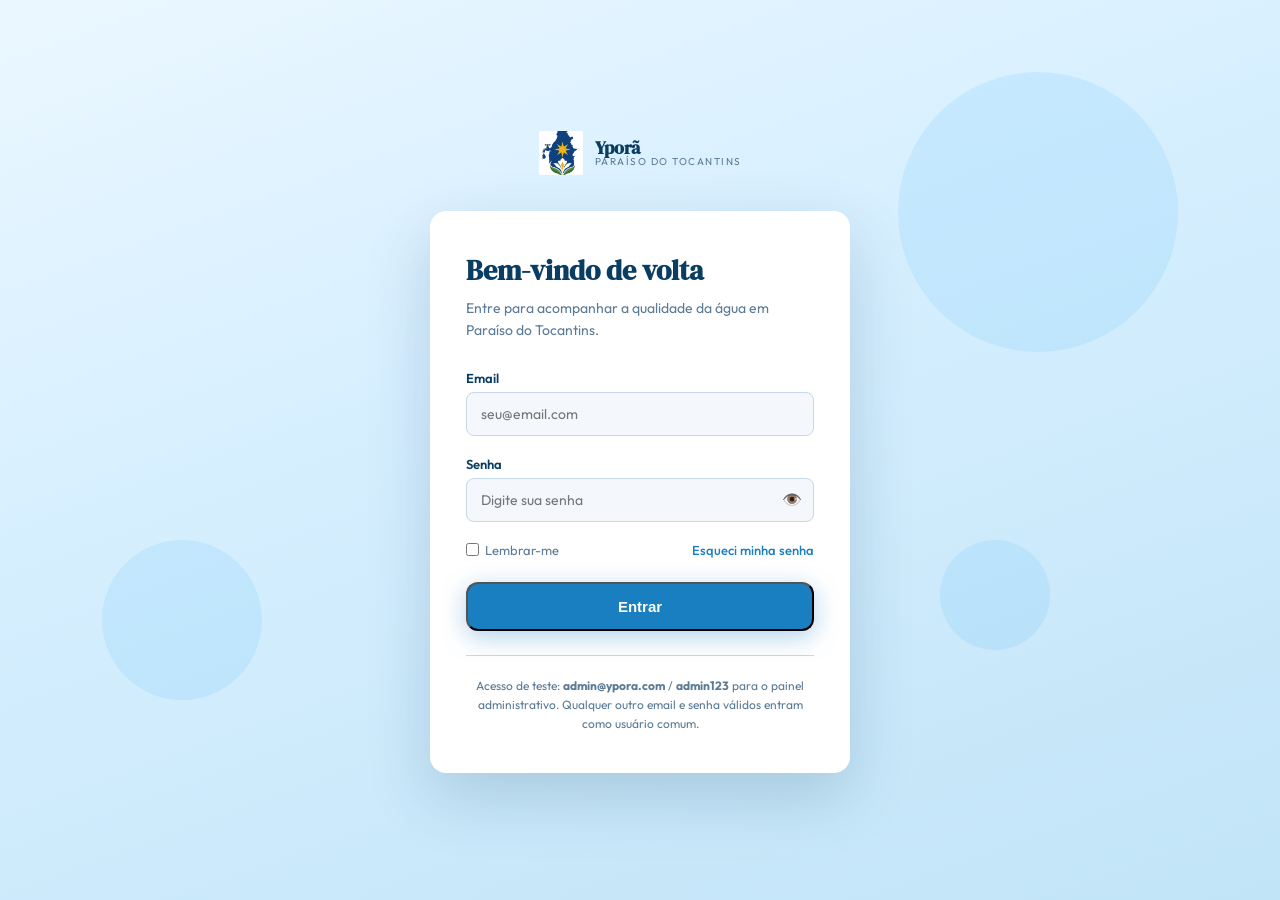
==== login.html @ c4e044d3 "login" ====
<!DOCTYPE html>
<html lang="pt-BR">
<head>
<meta charset="UTF-8">
<meta name="viewport" content="width=device-width, initial-scale=1.0">
<title>Entrar · Yporã</title>
<link rel="preconnect" href="https://fonts.googleapis.com">
<link href="https://fonts.googleapis.com/css2?family=Outfit:wght@300;400;500;600;700;800&family=DM+Serif+Display:ital@0;1&display=swap" rel="stylesheet">
<link rel="stylesheet" href="style.css">
</head>
<body class="login-page-body">

  <div class="bubble"></div>
  <div class="bubble"></div>
  <div class="bubble"></div>

  <a href="index.html" class="logo-area login-logo">
    <div class="logo-icon"><img src="[data-uri]" alt="Yporã Logo"></div>
    <div class="logo-text">
      <strong>Yporã</strong>
      <span>Paraíso do Tocantins</span>
    </div>
  </a>

  <main class="login-card">
    <h1>Bem-vindo de volta</h1>
    <p class="login-sub">Entre para acompanhar a qualidade da água em Paraíso do Tocantins.</p>

    <div class="login-error" id="loginError"></div>

    <form id="loginForm" novalidate>
      <div class="form-group">
        <label for="email">Email</label>
        <input type="email" id="email" name="email" placeholder="seu@email.com" autocomplete="email" required>
        <span class="account-badge" id="accountBadge"></span>
      </div>

      <div class="form-group">
        <label for="password">Senha</label>
        <div class="password-wrap">
          <input type="password" id="password" name="password" placeholder="Digite sua senha" autocomplete="current-password" required>
          <button type="button" class="toggle-password" id="togglePassword" aria-label="Mostrar senha">👁️</button>
        </div>
      </div>

      <div class="login-row">
        <label class="checkbox-label"><input type="checkbox" id="remember"> Lembrar-me</label>
        <a href="#" class="forgot-link" id="forgotLink">Esqueci minha senha</a>
      </div>

      <button type="submit" class="btn-primary btn-block">Entrar</button>
    </form>

    <p class="login-hint">Acesso de teste: <strong>admin@ypora.com</strong> / <strong>admin123</strong> para o painel administrativo. Qualquer outro email e senha válidos entram como usuário comum.</p>
  </main>

<script src="login.js"></script>
</body>
</html>
---- style.css ----
:root {
    --blue-deep:   #0A3D62;
    --blue-main:   #1A7FC1;
    --blue-light:  #5BB8F5;
    --blue-pale:   #D6EFFF;
    --blue-glass:  rgba(91,184,245,0.12);
    --teal:        #17A589;
    --white:       #FFFFFF;
    --gray-100:    #F4F8FC;
    --gray-300:    #C5D8E8;
    --gray-600:    #5A7A95;
    --gray-900:    #0E1E2C;
    --font-display: 'DM Serif Display', serif;
    --font-body:    'Outfit', sans-serif;
    --radius:       16px;
    --radius-sm:    8px;
    --shadow:       0 8px 32px rgba(10,61,98,0.12);
    --shadow-lg:    0 24px 64px rgba(10,61,98,0.18);
  }

  *, *::before, *::after { box-sizing: border-box; margin: 0; padding: 0; }
  html { scroll-behavior: smooth; }
  body {
    font-family: var(--font-body);
    color: var(--gray-900);
    background: var(--white);
    overflow-x: hidden;
  }

  /* ── HEADER ── */
  header {
    position: fixed; top: 0; left: 0; right: 0; z-index: 100;
    padding: 0 5%;
    height: 72px;
    display: flex; align-items: center; justify-content: space-between;
    background: rgba(255,255,255,0.88);
    backdrop-filter: blur(16px);
    border-bottom: 1px solid rgba(91,184,245,0.18);
    transition: box-shadow .3s;
  }
  header.scrolled { box-shadow: var(--shadow); }

  .logo-area { display: flex; align-items: center; gap: 12px; text-decoration: none; }
  .logo-icon {
    width: 44px; height: 52px; border-radius: 6px;
    overflow: hidden;
    display: flex; align-items: center; justify-content: center;
    background: transparent;
  }
  .logo-icon img {
    width: 100%; height: 100%; object-fit: contain;
  }
  .logo-text { display: flex; flex-direction: column; line-height: 1; }
  .logo-text strong {
    font-family: var(--font-display);
    font-size: 18px; color: var(--blue-deep); letter-spacing: -0.3px;
  }
  .logo-text span { font-size: 10px; color: var(--gray-600); letter-spacing: 1.5px; text-transform: uppercase; }

  nav { display: flex; align-items: center; gap: 4px; }
  nav a {
    padding: 8px 16px; border-radius: 8px;
    font-size: 14px; font-weight: 500; color: var(--gray-600);
    text-decoration: none; transition: all .2s;
  }
  nav a:hover { color: var(--blue-main); background: var(--blue-glass); }
  nav a.active { color: var(--blue-main); }

  .btn-nav {
    padding: 9px 20px; border-radius: 8px;
    background: var(--blue-main); color: white;
    font-size: 14px; font-weight: 600; text-decoration: none;
    transition: all .2s; margin-left: 8px;
  }
  .btn-nav:hover { background: var(--blue-deep); transform: translateY(-1px); }

  /* ── HERO ── */
  .hero {
    min-height: 100vh;
    padding-top: 72px;
    position: relative;
    display: flex; align-items: center;
    overflow: hidden;
    background: linear-gradient(160deg, #EBF7FF 0%, #D6EFFF 40%, #C1E4F7 100%);
  }
  .hero-bg {
    position: absolute; inset: 0;
    background:
      radial-gradient(ellipse 80% 60% at 70% 50%, rgba(91,184,245,0.22) 0%, transparent 70%),
      radial-gradient(ellipse 40% 40% at 20% 80%, rgba(23,165,137,0.12) 0%, transparent 60%);
  }
  .wave-top {
    position: absolute; bottom: -2px; left: 0; right: 0;
  }
  .wave-top svg { display: block; width: 100%; }

  /* floating circles */
  .bubble {
    position: absolute; border-radius: 50%;
    background: rgba(91,184,245,0.15);
    animation: float 6s ease-in-out infinite;
  }
  .bubble:nth-child(1) { width: 300px; height: 300px; top: 10%; right: 5%; animation-delay: 0s; }
  .bubble:nth-child(2) { width: 180px; height: 180px; top: 60%; right: 20%; animation-delay: 2s; }
  .bubble:nth-child(3) { width: 120px; height: 120px; top: 25%; right: 30%; animation-delay: 4s; }
  @keyframes float {
    0%, 100% { transform: translateY(0); }
    50% { transform: translateY(-20px); }
  }

  .hero-inner {
    position: relative; z-index: 2;
    max-width: 1200px; margin: 0 auto; padding: 80px 5%;
    display: grid; grid-template-columns: 1fr 1fr; gap: 80px; align-items: center;
  }
  .hero-tag {
    display: inline-flex; align-items: center; gap: 8px;
    padding: 6px 14px; border-radius: 100px;
    background: rgba(26,127,193,0.1); border: 1px solid rgba(26,127,193,0.2);
    font-size: 12px; font-weight: 600; color: var(--blue-main);
    text-transform: uppercase; letter-spacing: 1.5px;
    margin-bottom: 24px;
  }
  .hero-tag::before {
    content: ''; width: 6px; height: 6px; border-radius: 50%;
    background: var(--teal); animation: pulse 2s infinite;
  }
  @keyframes pulse {
    0%, 100% { opacity: 1; transform: scale(1); }
    50% { opacity: 0.5; transform: scale(1.4); }
  }
  .hero h1 {
    font-family: var(--font-display);
    font-size: clamp(38px, 5vw, 60px);
    line-height: 1.1; color: var(--blue-deep);
    margin-bottom: 24px;
  }
  .hero h1 em { font-style: italic; color: var(--blue-main); }
  .hero p {
    font-size: 17px; line-height: 1.7; color: var(--gray-600);
    margin-bottom: 40px; max-width: 480px;
  }
  .hero-actions { display: flex; gap: 16px; flex-wrap: wrap; align-items: center; }
  .btn-primary {
    padding: 14px 28px; border-radius: 12px;
    background: var(--blue-main); color: white;
    font-size: 15px; font-weight: 600; text-decoration: none;
    display: inline-flex; align-items: center; gap: 8px;
    transition: all .25s; box-shadow: 0 6px 24px rgba(26,127,193,0.35);
  }
  .btn-primary:hover { background: var(--blue-deep); transform: translateY(-2px); box-shadow: 0 12px 32px rgba(26,127,193,0.4); }
  .btn-secondary {
    padding: 14px 28px; border-radius: 12px;
    background: white; color: var(--blue-main);
    font-size: 15px; font-weight: 600; text-decoration: none;
    border: 1.5px solid var(--blue-light);
    display: inline-flex; align-items: center; gap: 8px;
    transition: all .25s;
  }
  .btn-secondary:hover { background: var(--blue-pale); transform: translateY(-2px); }

  /* hero visual */
  .hero-visual {
    display: flex; justify-content: center; align-items: center;
  }
  .water-card {
    background: white; border-radius: 24px;
    box-shadow: var(--shadow-lg);
    padding: 32px; width: 100%; max-width: 380px;
    position: relative;
  }
  .water-card::before {
    content: ''; position: absolute;
    top: -12px; left: -12px; right: -12px; bottom: -12px;
    border-radius: 32px;
    border: 2px solid rgba(91,184,245,0.25);
    pointer-events: none;
  }
  .card-header-row {
    display: flex; align-items: center; justify-content: space-between;
    margin-bottom: 24px;
  }
  .card-header-row h3 { font-size: 14px; font-weight: 600; color: var(--gray-600); text-transform: uppercase; letter-spacing: 1px; }
  .badge-good {
    padding: 4px 12px; border-radius: 100px;
    background: rgba(23,165,137,0.1); color: var(--teal);
    font-size: 12px; font-weight: 700; letter-spacing: 0.5px;
  }
  .quality-circle {
    width: 120px; height: 120px; border-radius: 50%; margin: 0 auto 24px;
    background: conic-gradient(var(--teal) 0% 85%, var(--blue-pale) 85%);
    display: flex; align-items: center; justify-content: center;
    box-shadow: 0 0 0 8px rgba(23,165,137,0.08);
    position: relative;
  }
  .quality-circle::after {
    content: ''; position: absolute;
    inset: 12px; border-radius: 50%; background: white;
  }
  .quality-circle span {
    position: relative; z-index: 1;
    font-size: 26px; font-weight: 800; color: var(--teal);
  }
  .params-grid { display: grid; grid-template-columns: 1fr 1fr; gap: 12px; }
  .param-item {
    background: var(--gray-100); border-radius: 12px;
    padding: 12px 14px;
  }
  .param-item .label { font-size: 11px; color: var(--gray-600); font-weight: 500; margin-bottom: 4px; }
  .param-item .value { font-size: 18px; font-weight: 700; color: var(--blue-deep); }
  .param-item .unit { font-size: 11px; color: var(--gray-600); }
  .last-update { margin-top: 16px; font-size: 11px; color: var(--gray-600); text-align: center; }

  /* ── STATS ── */
  .stats-bar {
    background: var(--blue-deep);
    padding: 40px 5%;
  }
  .stats-inner {
    max-width: 1200px; margin: 0 auto;
    display: grid; grid-template-columns: repeat(4, 1fr); gap: 0;
  }
  .stat-item {
    text-align: center; padding: 16px 24px;
    border-right: 1px solid rgba(255,255,255,0.1);
  }
  .stat-item:last-child { border-right: none; }
  .stat-num {
    font-family: var(--font-display);
    font-size: 48px; color: var(--blue-light);
    line-height: 1;
  }
  .stat-label { font-size: 13px; color: rgba(255,255,255,0.6); margin-top: 6px; font-weight: 500; }

  /* ── SECTIONS COMMON ── */
  section { padding: 100px 5%; }
  .section-inner { max-width: 1200px; margin: 0 auto; }
  .section-tag {
    display: inline-block; margin-bottom: 12px;
    font-size: 11px; font-weight: 700; letter-spacing: 2px;
    text-transform: uppercase; color: var(--blue-main);
  }
  .section-title {
    font-family: var(--font-display);
    font-size: clamp(28px, 4vw, 44px);
    color: var(--blue-deep); line-height: 1.15;
    margin-bottom: 16px;
  }
  .section-sub {
    font-size: 16px; color: var(--gray-600); line-height: 1.7;
    max-width: 560px; margin-bottom: 56px;
  }

  /* ── MAP SECTION ── */
  .map-section { background: var(--gray-100); }
  .map-layout { display: grid; grid-template-columns: 1fr 360px; gap: 40px; align-items: start; }
  .map-container {
    background: white; border-radius: var(--radius);
    box-shadow: var(--shadow); overflow: hidden;
    aspect-ratio: 4/3; position: relative;
    display: flex; align-items: center; justify-content: center;
  }
  .map-placeholder {
    width: 100%; height: 100%;
    background: linear-gradient(135deg, #D6EFFF 0%, #B8DFF5 50%, #9ACFE8 100%);
    position: relative; display: flex; flex-direction: column;
    align-items: center; justify-content: center; gap: 16px;
  }
  .map-grid {
    position: absolute; inset: 0;
    background-image: 
      linear-gradient(rgba(26,127,193,0.08) 1px, transparent 1px),
      linear-gradient(90deg, rgba(26,127,193,0.08) 1px, transparent 1px);
    background-size: 40px 40px;
  }
  .map-city-label {
    position: relative; z-index: 1;
    font-family: var(--font-display); font-size: 22px; color: var(--blue-deep);
    text-align: center;
  }
  .map-city-label small { display: block; font-family: var(--font-body); font-size: 12px; color: var(--gray-600); font-weight: 500; margin-top: 4px; }
  /* PCQ dots */
  .pcq-dot {
    position: absolute; width: 14px; height: 14px; border-radius: 50%;
    background: var(--blue-main); border: 2px solid white;
    box-shadow: 0 2px 8px rgba(26,127,193,0.5);
    cursor: pointer; z-index: 2; transition: transform .2s;
  }
  .pcq-dot:hover { transform: scale(1.5); background: var(--teal); }
  .pcq-dot::after {
    content: ''; position: absolute;
    inset: -4px; border-radius: 50%;
    border: 2px solid rgba(26,127,193,0.3);
    animation: ripple 2s infinite;
  }
  @keyframes ripple {
    0% { transform: scale(1); opacity: 1; }
    100% { transform: scale(2.5); opacity: 0; }
  }

  .map-sidebar { display: flex; flex-direction: column; gap: 16px; }
  .map-sidebar h3 {
    font-size: 15px; font-weight: 700; color: var(--blue-deep);
    margin-bottom: 4px;
  }
  .pcq-list { display: flex; flex-direction: column; gap: 10px; max-height: 420px; overflow-y: auto; }
  .pcq-list::-webkit-scrollbar { width: 4px; }
  .pcq-list::-webkit-scrollbar-thumb { background: var(--blue-light); border-radius: 4px; }
  .pcq-card {
    background: white; border-radius: 12px; padding: 14px 16px;
    border: 1.5px solid var(--gray-300);
    cursor: pointer; transition: all .2s;
    display: flex; align-items: center; justify-content: space-between;
  }
  .pcq-card:hover { border-color: var(--blue-main); box-shadow: 0 4px 16px rgba(26,127,193,0.12); }
  .pcq-card.active { border-color: var(--blue-main); background: var(--blue-glass); }
  .pcq-id { font-size: 14px; font-weight: 700; color: var(--blue-deep); }
  .pcq-status {
    width: 10px; height: 10px; border-radius: 50%;
  }
  .pcq-status.good { background: var(--teal); }
  .pcq-status.warn { background: #F39C12; }
  .pcq-status.ok   { background: var(--blue-light); }
  .pcq-detail { font-size: 12px; color: var(--gray-600); }

  /* PCQ detail panel */
  .pcq-info-panel {
    background: white; border-radius: 12px; padding: 20px;
    border: 1.5px solid var(--blue-light); margin-top: 4px;
  }
  .pcq-info-panel h4 { font-size: 16px; font-weight: 700; color: var(--blue-deep); margin-bottom: 12px; }
  .info-row { display: flex; justify-content: space-between; padding: 8px 0; border-bottom: 1px solid var(--gray-100); font-size: 13px; }
  .info-row:last-child { border-bottom: none; }
  .info-row .k { color: var(--gray-600); }
  .info-row .v { font-weight: 600; color: var(--blue-deep); }
  .quality-badge {
    display: inline-block; padding: 3px 10px; border-radius: 100px;
    font-size: 12px; font-weight: 700;
  }
  .quality-badge.potavel { background: rgba(23,165,137,0.12); color: var(--teal); }

  /* ── ORIGIN SECTION ── */
  .origin-layout { display: grid; grid-template-columns: 1fr 1fr; gap: 80px; align-items: center; }
  .origin-visual {
    position: relative; border-radius: var(--radius);
    overflow: hidden; aspect-ratio: 1;
    background: linear-gradient(145deg, #B8DFF5, #D6EFFF);
    display: flex; align-items: center; justify-content: center;
  }
  .origin-icon { font-size: 120px; opacity: 0.35; }
  .origin-steps { display: flex; flex-direction: column; gap: 24px; }
  .origin-step { display: flex; gap: 20px; align-items: flex-start; }
  .step-num {
    width: 40px; height: 40px; border-radius: 50%; flex-shrink: 0;
    background: var(--blue-main); color: white;
    font-size: 16px; font-weight: 700;
    display: flex; align-items: center; justify-content: center;
  }
  .step-body h4 { font-size: 15px; font-weight: 700; color: var(--blue-deep); margin-bottom: 6px; }
  .step-body p { font-size: 14px; color: var(--gray-600); line-height: 1.6; }

  /* ── TREATMENT SECTION ── */
  .treatment-section { background: var(--blue-deep); color: white; }
  .treatment-section .section-title { color: white; }
  .treatment-section .section-tag { color: var(--blue-light); }
  .treatment-section .section-sub { color: rgba(255,255,255,0.65); }
  .flow-steps {
    display: grid; grid-template-columns: repeat(6, 1fr); gap: 0;
    align-items: start; position: relative;
  }
  .flow-steps::before {
    content: '';
    position: absolute; top: 28px; left: calc(8.33% + 28px); right: calc(8.33% + 28px);
    height: 2px; background: rgba(91,184,245,0.3);
    z-index: 0;
  }
  .flow-step {
    display: flex; flex-direction: column; align-items: center;
    text-align: center; padding: 0 8px; position: relative; z-index: 1;
  }
  .flow-icon {
    width: 56px; height: 56px; border-radius: 50%;
    background: rgba(91,184,245,0.15); border: 2px solid rgba(91,184,245,0.3);
    display: flex; align-items: center; justify-content: center; font-size: 22px;
    margin-bottom: 12px; transition: all .3s;
  }
  .flow-step:hover .flow-icon { background: var(--blue-main); border-color: var(--blue-main); transform: scale(1.1); }
  .flow-step h4 { font-size: 12px; font-weight: 700; color: white; margin-bottom: 4px; }
  .flow-step p { font-size: 11px; color: rgba(255,255,255,0.5); line-height: 1.5; }

  /* ── PARAMETERS TABLE ── */
  .table-wrapper {
    overflow-x: auto; border-radius: var(--radius);
    box-shadow: var(--shadow);
  }
  table { width: 100%; border-collapse: collapse; background: white; }
  thead tr { background: var(--blue-deep); }
  thead th {
    padding: 16px 20px; text-align: left;
    font-size: 12px; font-weight: 700; color: rgba(255,255,255,0.8);
    text-transform: uppercase; letter-spacing: 1px;
  }
  tbody tr { border-bottom: 1px solid var(--gray-100); transition: background .15s; }
  tbody tr:hover { background: var(--blue-pale); }
  tbody td { padding: 14px 20px; font-size: 14px; color: var(--gray-900); }
  tbody td:first-child { font-weight: 600; color: var(--blue-deep); }
  .status-ok { color: var(--teal); font-weight: 700; }
  .status-data { color: var(--gray-600); font-style: italic; }

  /* ── TIPS SECTION ── */
  .tips-section { background: var(--gray-100); }
  .tips-grid { display: grid; grid-template-columns: repeat(3, 1fr); gap: 24px; }
  .tip-card {
    background: white; border-radius: var(--radius);
    padding: 32px 28px; box-shadow: var(--shadow);
    transition: transform .25s; border-top: 4px solid transparent;
  }
  .tip-card:hover { transform: translateY(-6px); border-top-color: var(--blue-main); }
  .tip-icon { font-size: 36px; margin-bottom: 16px; }
  .tip-card h3 { font-size: 17px; font-weight: 700; color: var(--blue-deep); margin-bottom: 10px; }
  .tip-card p { font-size: 14px; color: var(--gray-600); line-height: 1.7; }

  /* ── NEWS SECTION ── */
  .news-grid { display: grid; grid-template-columns: repeat(3, 1fr); gap: 28px; }
  .news-card {
    border-radius: var(--radius); overflow: hidden;
    background: white; box-shadow: var(--shadow); transition: transform .25s;
  }
  .news-card:hover { transform: translateY(-4px); box-shadow: var(--shadow-lg); }
  .news-img {
    height: 180px;
    display: flex; align-items: center; justify-content: center;
    font-size: 48px;
  }
  .news-img.blue  { background: linear-gradient(135deg, #D6EFFF, #B8DFF5); }
  .news-img.teal  { background: linear-gradient(135deg, #D0F5EE, #A8E8DA); }
  .news-img.green { background: linear-gradient(135deg, #D5F5E3, #ABEBC6); }
  .news-body { padding: 20px 22px 24px; }
  .news-cat {
    font-size: 11px; font-weight: 700; text-transform: uppercase;
    letter-spacing: 1.5px; color: var(--blue-main); margin-bottom: 8px;
  }
  .news-body h3 { font-size: 16px; font-weight: 700; color: var(--blue-deep); line-height: 1.4; margin-bottom: 10px; }
  .news-body p { font-size: 13px; color: var(--gray-600); line-height: 1.6; }
  .news-date { font-size: 12px; color: var(--gray-600); margin-top: 14px; }

  /* ── ABOUT SECTION ── */
  .about-section { background: var(--blue-main); color: white; }
  .about-section .section-title { color: white; }
  .about-section .section-tag { color: rgba(255,255,255,0.7); }
  .about-section .section-sub { color: rgba(255,255,255,0.75); max-width: 600px; }
  .team-grid { display: grid; grid-template-columns: repeat(4, 1fr); gap: 20px; margin-top: 48px; }
  .team-card {
    background: rgba(255,255,255,0.1); border-radius: var(--radius);
    padding: 24px 20px; text-align: center; border: 1px solid rgba(255,255,255,0.15);
    transition: all .25s;
  }
  .team-card:hover { background: rgba(255,255,255,0.18); transform: translateY(-4px); }
  .avatar {
    width: 64px; height: 64px; border-radius: 50%;
    background: rgba(255,255,255,0.2); margin: 0 auto 14px;
    display: flex; align-items: center; justify-content: center; font-size: 24px;
  }
  .team-card h4 { font-size: 14px; font-weight: 700; color: white; margin-bottom: 4px; }
  .team-card p { font-size: 12px; color: rgba(255,255,255,0.65); }

  /* ── FOOTER ── */
  footer {
    background: var(--gray-900);
    padding: 60px 5% 30px;
  }
  .footer-inner {
    max-width: 1200px; margin: 0 auto;
    display: grid; grid-template-columns: 2fr 1fr 1fr 1fr; gap: 48px;
    padding-bottom: 40px; border-bottom: 1px solid rgba(255,255,255,0.08);
  }
  .footer-brand .logo-text strong { color: white; }
  .footer-brand .logo-text span { color: rgba(255,255,255,0.4); }
  .footer-desc { font-size: 14px; color: rgba(255,255,255,0.5); line-height: 1.7; margin-top: 16px; }
  .footer-col h4 { font-size: 13px; font-weight: 700; color: white; letter-spacing: 1px; text-transform: uppercase; margin-bottom: 16px; }
  .footer-col a, .footer-col p {
    display: block; font-size: 14px; color: rgba(255,255,255,0.5);
    text-decoration: none; line-height: 2;
  }
  .footer-col a:hover { color: var(--blue-light); }
  .footer-bottom {
    max-width: 1200px; margin: 24px auto 0;
    display: flex; align-items: center; justify-content: space-between;
    font-size: 13px; color: rgba(255,255,255,0.3);
  }

  /* ── RESPONSIVE ── */
  @media (max-width: 900px) {
    .hero-inner { grid-template-columns: 1fr; gap: 48px; }
    .hero-visual { display: none; }
    .stats-inner { grid-template-columns: repeat(2, 1fr); }
    .stat-item:nth-child(2) { border-right: none; }
    .map-layout { grid-template-columns: 1fr; }
    .origin-layout { grid-template-columns: 1fr; }
    .origin-visual { display: none; }
    .flow-steps { grid-template-columns: repeat(3, 1fr); gap: 24px; }
    .flow-steps::before { display: none; }
    .tips-grid, .news-grid { grid-template-columns: 1fr 1fr; }
    .team-grid { grid-template-columns: repeat(2, 1fr); }
    .footer-inner { grid-template-columns: 1fr 1fr; }
  }
  @media (max-width: 600px) {
    .stats-inner { grid-template-columns: 1fr 1fr; }
    .tips-grid, .news-grid { grid-template-columns: 1fr; }
    .team-grid { grid-template-columns: 1fr 1fr; }
    .footer-inner { grid-template-columns: 1fr; }
    nav { display: none; }
  }

  /* scroll animation */
  .reveal {
    opacity: 0; transform: translateY(30px);
    transition: opacity .6s ease, transform .6s ease;
  }
  .reveal.visible { opacity: 1; transform: translateY(0); }

  /* ── NAV USER / LOGOUT (index.html) ── */
  .nav-user { display: flex; align-items: center; gap: 10px; margin-left: 8px; }
  .nav-user .user-greet { font-size: 13px; font-weight: 500; color: var(--gray-600); white-space: nowrap; }
  .nav-user .btn-logout {
    padding: 8px 14px; border-radius: 8px; border: 1.5px solid var(--gray-300);
    background: transparent; color: var(--gray-600); font-size: 13px; font-weight: 600;
    cursor: pointer; font-family: var(--font-body); transition: all .2s;
  }
  .nav-user .btn-logout:hover { border-color: var(--blue-main); color: var(--blue-main); }
  .nav-user .btn-login {
    padding: 9px 20px; border-radius: 8px; border: 1.5px solid var(--blue-main);
    color: var(--blue-main); font-size: 14px; font-weight: 600; text-decoration: none;
    transition: all .2s;
  }
  .nav-user .btn-login:hover { background: var(--blue-glass); }

  /* ── LOGIN PAGE ── */
  .login-page-body {
    min-height: 100vh;
    display: flex; flex-direction: column; align-items: center; justify-content: center;
    gap: 32px;
    padding: 48px 20px;
    position: relative; overflow: hidden;
    background: linear-gradient(160deg, #EBF7FF 0%, #D6EFFF 40%, #C1E4F7 100%);
  }
  .login-page-body .bubble:nth-child(1) { width: 280px; height: 280px; top: 8%; right: 8%; }
  .login-page-body .bubble:nth-child(2) { width: 160px; height: 160px; bottom: 12%; left: 8%; animation-delay: 2s; }
  .login-page-body .bubble:nth-child(3) { width: 110px; height: 110px; top: 60%; right: 18%; animation-delay: 4s; }

  .login-logo {
    position: relative; z-index: 2;
    opacity: 0; transform: translateY(-16px);
    animation: loginIn .6s ease forwards;
  }

  .login-card {
    position: relative; z-index: 2;
    width: 100%; max-width: 420px;
    background: var(--white);
    border-radius: var(--radius);
    box-shadow: var(--shadow-lg);
    padding: 40px 36px;
    opacity: 0; transform: translateY(24px);
    animation: loginIn .7s ease forwards .15s;
  }
  @keyframes loginIn { to { opacity: 1; transform: translateY(0); } }

  .login-card h1 { font-family: var(--font-display); font-size: 28px; color: var(--blue-deep); margin-bottom: 8px; }
  .login-sub { font-size: 14px; color: var(--gray-600); margin-bottom: 28px; line-height: 1.6; }

  .form-group { margin-bottom: 20px; }
  .form-group label { display: block; font-size: 13px; font-weight: 600; color: var(--blue-deep); margin-bottom: 6px; }
  .form-group input[type="email"],
  .form-group input[type="password"],
  .form-group input[type="text"] {
    width: 100%; padding: 12px 14px; border-radius: var(--radius-sm);
    border: 1.5px solid var(--gray-300); font-family: var(--font-body); font-size: 14px;
    color: var(--gray-900); background: var(--gray-100); transition: all .2s;
  }
  .form-group input:focus {
    outline: none; border-color: var(--blue-main); background: var(--white);
    box-shadow: 0 0 0 4px var(--blue-glass);
  }

  .password-wrap { position: relative; }
  .password-wrap input { padding-right: 44px; }
  .toggle-password {
    position: absolute; right: 6px; top: 50%; transform: translateY(-50%);
    background: none; border: none; cursor: pointer; font-size: 16px; padding: 6px;
    line-height: 1;
  }

  .account-badge {
    display: none; align-items: center; gap: 4px; width: fit-content;
    margin-top: 8px; padding: 4px 10px; border-radius: 100px;
    font-size: 12px; font-weight: 600;
  }
  .account-badge.visible { display: inline-flex; }
  .account-badge.admin { background: rgba(23,165,137,0.12); color: var(--teal); }
  .account-badge.user { background: var(--blue-glass); color: var(--blue-main); }

  .login-row {
    display: flex; align-items: center; justify-content: space-between;
    margin-bottom: 24px; font-size: 13px; flex-wrap: wrap; gap: 10px;
  }
  .checkbox-label { display: flex; align-items: center; gap: 6px; color: var(--gray-600); cursor: pointer; }
  .forgot-link { color: var(--blue-main); text-decoration: none; font-weight: 500; transition: color .2s; }
  .forgot-link:hover { color: var(--blue-deep); text-decoration: underline; }

  .btn-block { width: 100%; justify-content: center; }

  .login-error {
    display: none; align-items: center; gap: 8px;
    background: rgba(220,53,69,0.08); border: 1px solid rgba(220,53,69,0.25);
    color: #C0392B; font-size: 13px; font-weight: 500;
    padding: 10px 14px; border-radius: var(--radius-sm); margin-bottom: 20px;
  }
  .login-error.visible { display: flex; }
  .login-error.shake { animation: shake .4s; }
  @keyframes shake {
    0%, 100% { transform: translateX(0); }
    25% { transform: translateX(-6px); }
    75% { transform: translateX(6px); }
  }

  .login-hint {
    margin-top: 24px; padding-top: 20px; border-top: 1px solid var(--gray-300);
    font-size: 12px; color: var(--gray-600); line-height: 1.6; text-align: center;
  }

  @media (max-width: 480px) {
    .login-card { padding: 32px 24px; }
  }
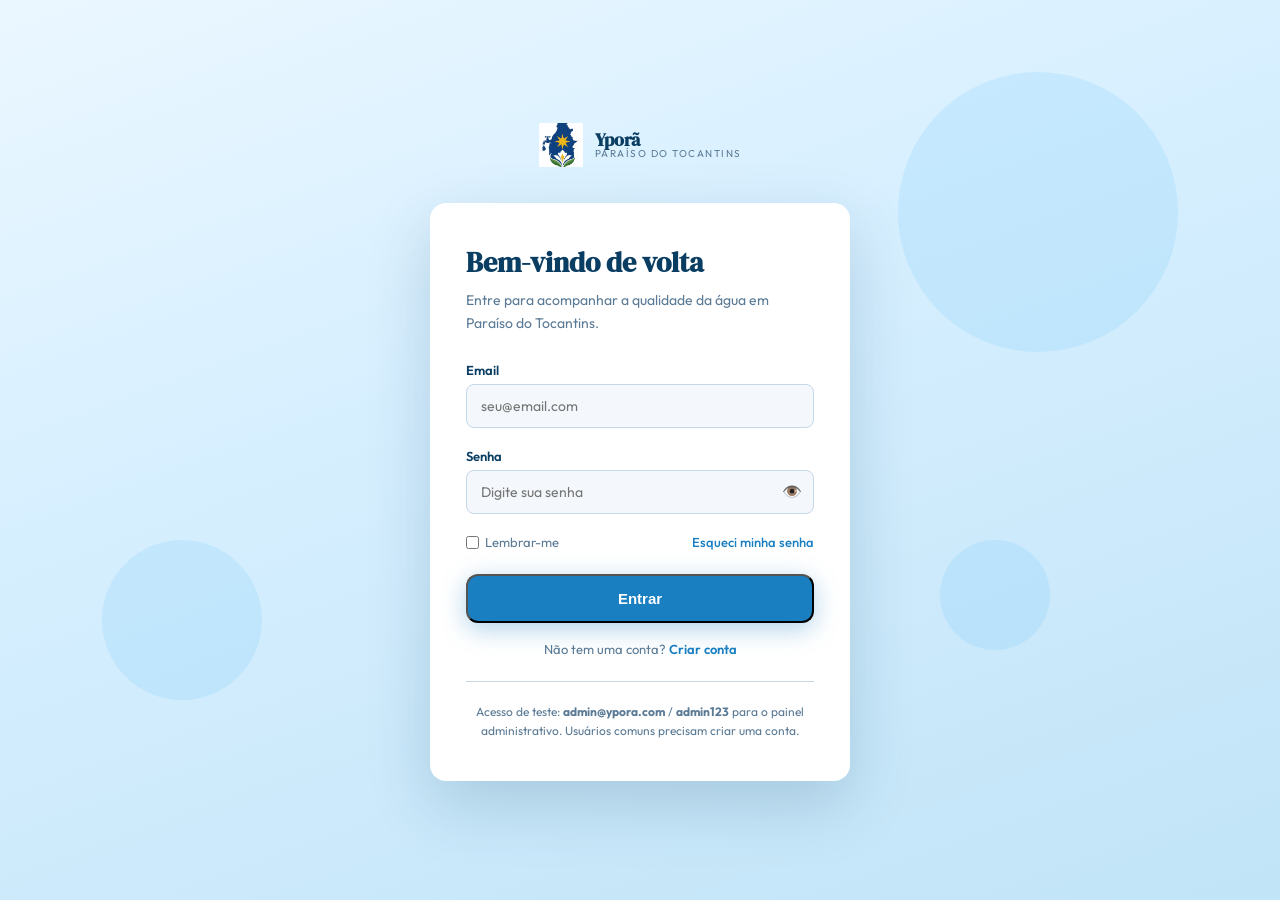
==== commit ec1faf56: "novo" ====
--- a/login.html
+++ b/login.html
@@ -23,10 +23,11 @@
   </a>
 
   <main class="login-card">
-    <h1>Bem-vindo de volta</h1>
-    <p class="login-sub">Entre para acompanhar a qualidade da água em Paraíso do Tocantins.</p>
+    <h1 id="authTitle">Bem-vindo de volta</h1>
+    <p class="login-sub" id="authSub">Entre para acompanhar a qualidade da água em Paraíso do Tocantins.</p>
 
     <div class="login-error" id="loginError"></div>
+    <div class="login-success" id="loginSuccess"></div>
 
     <form id="loginForm" novalidate>
       <div class="form-group">
@@ -39,7 +40,7 @@
         <label for="password">Senha</label>
         <div class="password-wrap">
           <input type="password" id="password" name="password" placeholder="Digite sua senha" autocomplete="current-password" required>
-          <button type="button" class="toggle-password" id="togglePassword" aria-label="Mostrar senha">👁️</button>
+          <button type="button" class="toggle-password" id="togglePassword" data-target="password" aria-label="Mostrar senha">👁️</button>
         </div>
       </div>
 
@@ -49,9 +50,43 @@
       </div>
 
       <button type="submit" class="btn-primary btn-block">Entrar</button>
+
+      <p class="auth-switch">Não tem uma conta? <a href="#" id="showSignup">Criar conta</a></p>
     </form>
 
-    <p class="login-hint">Acesso de teste: <strong>admin@ypora.com</strong> / <strong>admin123</strong> para o painel administrativo. Qualquer outro email e senha válidos entram como usuário comum.</p>
+    <form id="signupForm" novalidate hidden>
+      <div class="form-group">
+        <label for="signupName">Nome</label>
+        <input type="text" id="signupName" name="name" placeholder="Seu nome completo" autocomplete="name" required>
+      </div>
+
+      <div class="form-group">
+        <label for="signupEmail">Email</label>
+        <input type="email" id="signupEmail" name="email" placeholder="seu@email.com" autocomplete="email" required>
+      </div>
+
+      <div class="form-group">
+        <label for="signupPassword">Senha</label>
+        <div class="password-wrap">
+          <input type="password" id="signupPassword" name="password" placeholder="Mínimo de 6 caracteres" autocomplete="new-password" required>
+          <button type="button" class="toggle-password" data-target="signupPassword" aria-label="Mostrar senha">👁️</button>
+        </div>
+      </div>
+
+      <div class="form-group">
+        <label for="signupConfirm">Confirmar senha</label>
+        <div class="password-wrap">
+          <input type="password" id="signupConfirm" name="confirm" placeholder="Repita a senha" autocomplete="new-password" required>
+          <button type="button" class="toggle-password" data-target="signupConfirm" aria-label="Mostrar senha">👁️</button>
+        </div>
+      </div>
+
+      <button type="submit" class="btn-primary btn-block">Criar conta</button>
+
+      <p class="auth-switch">Já tem uma conta? <a href="#" id="showLogin">Entrar</a></p>
+    </form>
+
+    <p class="login-hint">Acesso de teste: <strong>admin@ypora.com</strong> / <strong>admin123</strong> para o painel administrativo. Usuários comuns precisam criar uma conta.</p>
   </main>
 
 <script src="login.js"></script>
--- a/style.css
+++ b/style.css
@@ -624,6 +624,18 @@
     75% { transform: translateX(6px); }
   }
 
+  .auth-switch { margin-top: 18px; text-align: center; font-size: 13px; color: var(--gray-600); }
+  .auth-switch a { color: var(--blue-main); font-weight: 600; text-decoration: none; }
+  .auth-switch a:hover { color: var(--blue-deep); text-decoration: underline; }
+
+  .login-success {
+    display: none; align-items: center; gap: 8px;
+    background: rgba(23,165,137,0.1); border: 1px solid rgba(23,165,137,0.3);
+    color: var(--teal); font-size: 13px; font-weight: 500;
+    padding: 10px 14px; border-radius: var(--radius-sm); margin-bottom: 20px;
+  }
+  .login-success.visible { display: flex; }
+
   .login-hint {
     margin-top: 24px; padding-top: 20px; border-top: 1px solid var(--gray-300);
     font-size: 12px; color: var(--gray-600); line-height: 1.6; text-align: center;
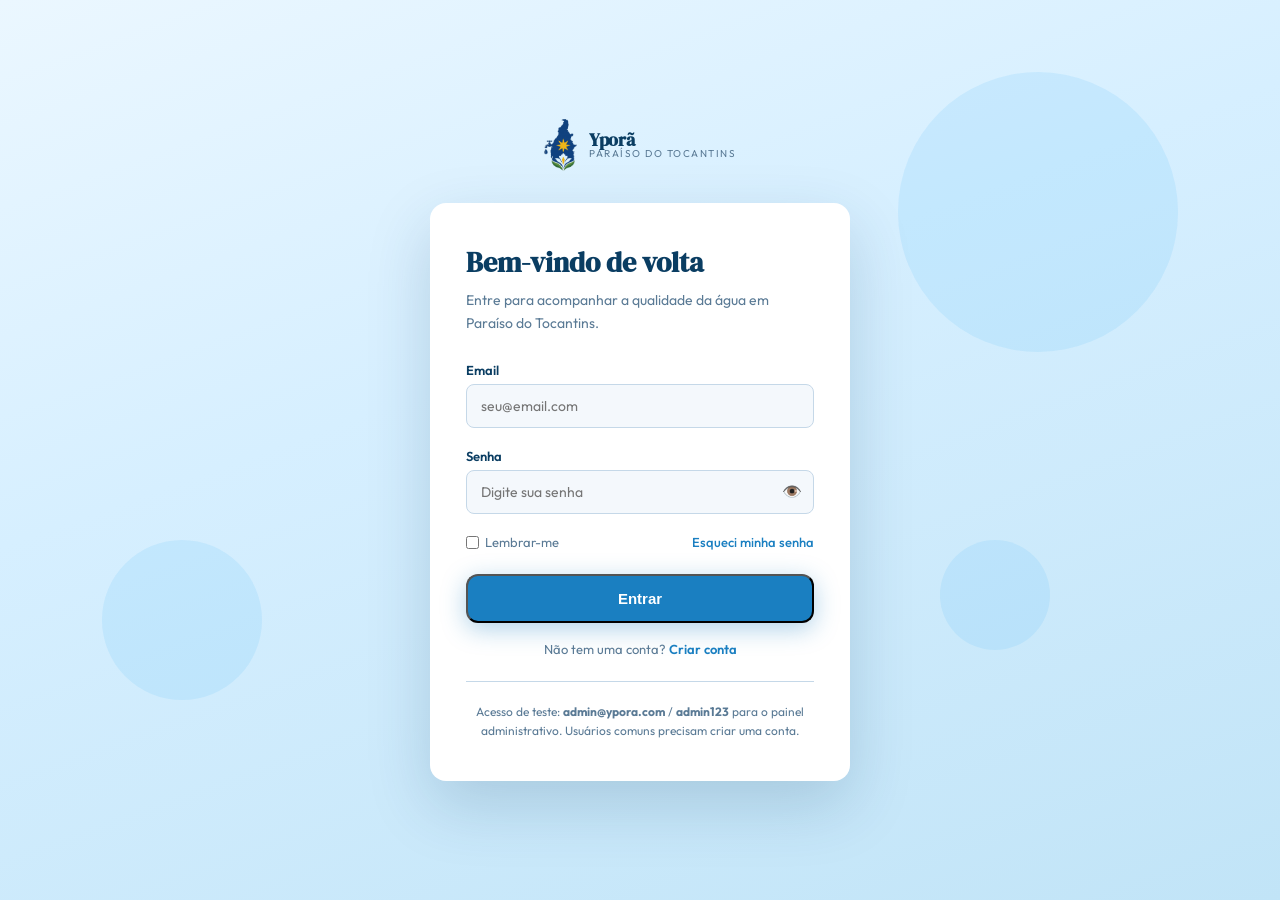
==== commit 6b51ab45: "logo arrumada" ====
--- a/login.html
+++ b/login.html
@@ -1,5 +1,9 @@
 <!DOCTYPE html>
 <html lang="pt-BR">
+<!-- ============================================================
+     YPORÃ · PÁGINA DE LOGIN (login.html)
+     Formulários de Entrar e Cadastrar. Comportamento em login.js, estilos em style.css.
+     ============================================================ -->
 <head>
 <meta charset="UTF-8">
 <meta name="viewport" content="width=device-width, initial-scale=1.0">
@@ -10,12 +14,14 @@
 </head>
 <body class="login-page-body">
 
+  <!-- Bolhas animadas do fundo -->
   <div class="bubble"></div>
   <div class="bubble"></div>
   <div class="bubble"></div>
 
+  <!-- Logo (volta para a página principal) -->
   <a href="index.html" class="logo-area login-logo">
-    <div class="logo-icon"><img src="[data-uri]